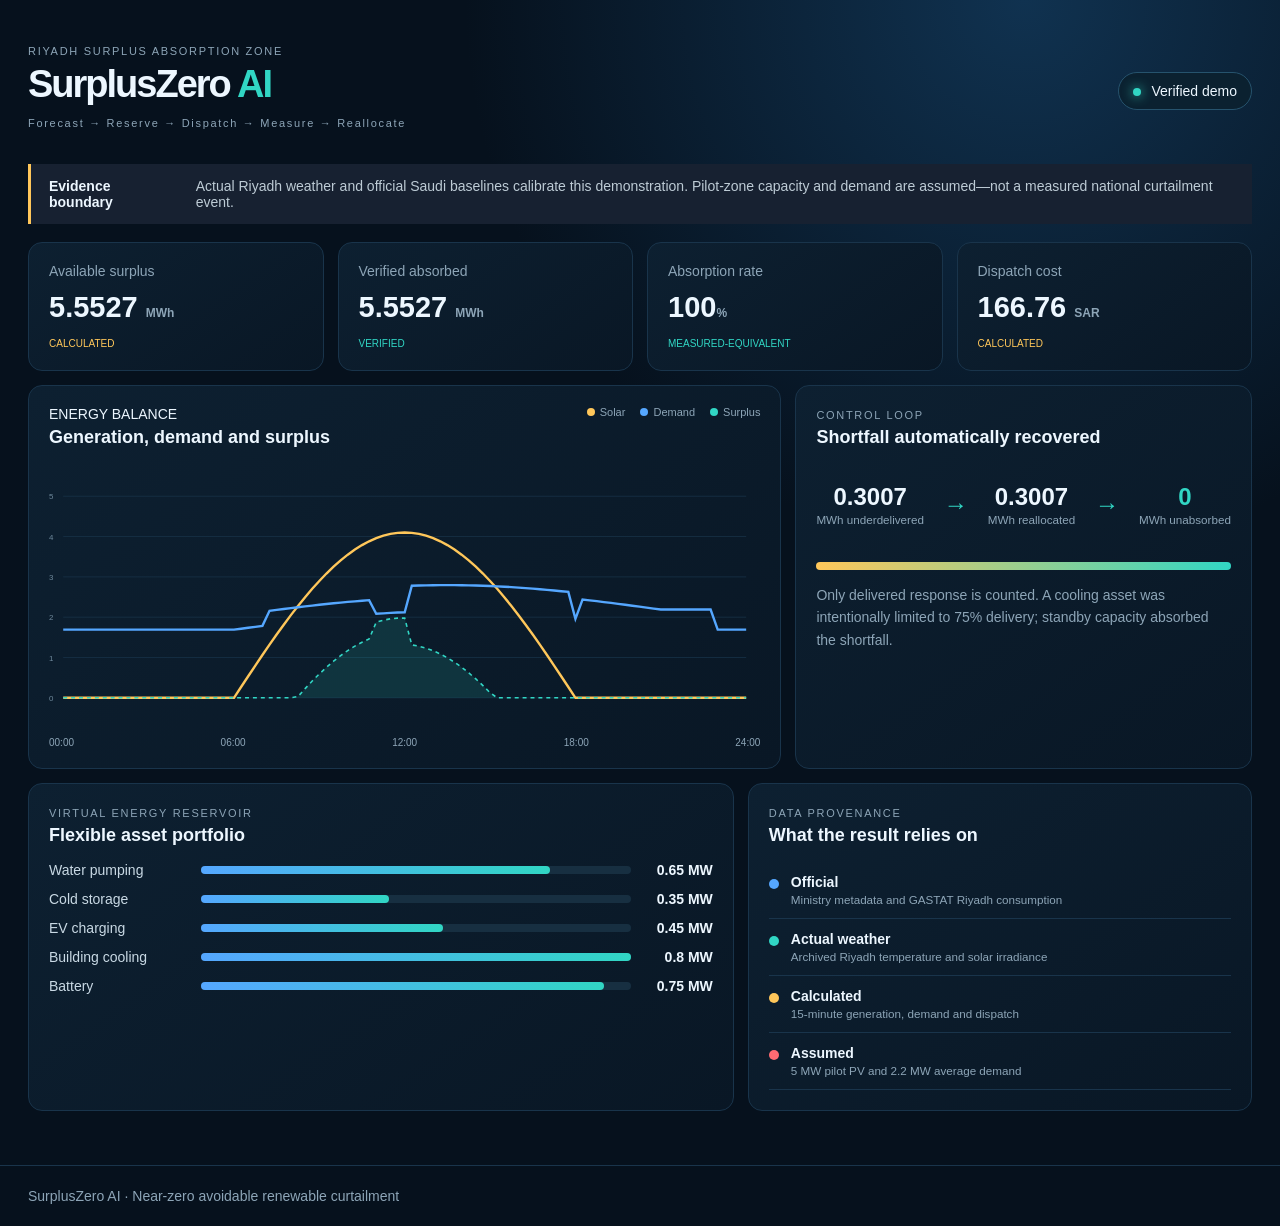
==== web/index.html @ 5e39be20 "feat: add SurplusZero operations dashboard" ====
<!doctype html><html lang="en"><head><meta charset="utf-8"><meta name="viewport" content="width=device-width,initial-scale=1"><title>SurplusZero AI</title><link rel="stylesheet" href="styles.css"></head>
<body><header><div><span class="eyebrow">RIYADH SURPLUS ABSORPTION ZONE</span><h1>SurplusZero <b>AI</b></h1><p>Forecast → Reserve → Dispatch → Measure → Reallocate</p></div><div class="status"><i></i> Verified demo</div></header>
<main><section class="notice"><strong>Evidence boundary</strong><span>Actual Riyadh weather and official Saudi baselines calibrate this demonstration. Pilot-zone capacity and demand are assumed—not a measured national curtailment event.</span></section>
<section class="cards"><article><label>Available surplus</label><strong>5.5527 <small>MWh</small></strong><em>Calculated</em></article><article><label>Verified absorbed</label><strong>5.5527 <small>MWh</small></strong><em class="measured">Verified</em></article><article><label>Absorption rate</label><strong>100<small>%</small></strong><em class="measured">Measured-equivalent</em></article><article><label>Dispatch cost</label><strong>166.76 <small>SAR</small></strong><em>Calculated</em></article></section>
<section class="grid"><article class="panel chart"><div class="title"><div><span>ENERGY BALANCE</span><h2>Generation, demand and surplus</h2></div><div class="legend"><i class="solar"></i>Solar <i class="demand"></i>Demand <i class="surplus"></i>Surplus</div></div><svg id="chart" viewBox="0 0 900 320" role="img" aria-label="Energy balance chart"></svg><div class="axis"><span>00:00</span><span>06:00</span><span>12:00</span><span>18:00</span><span>24:00</span></div></article>
<article class="panel flow"><span>CONTROL LOOP</span><h2>Shortfall automatically recovered</h2><div class="flowline"><div><b>0.3007</b><small>MWh underdelivered</small></div><span>→</span><div><b>0.3007</b><small>MWh reallocated</small></div><span>→</span><div class="success"><b>0</b><small>MWh unabsorbed</small></div></div><div class="bar"><i></i></div><p>Only delivered response is counted. A cooling asset was intentionally limited to 75% delivery; standby capacity absorbed the shortfall.</p></article></section>
<section class="grid lower"><article class="panel"><span>VIRTUAL ENERGY RESERVOIR</span><h2>Flexible asset portfolio</h2><div id="assets"></div></article><article class="panel"><span>DATA PROVENANCE</span><h2>What the result relies on</h2><ul class="sources"><li><i class="official"></i><div><b>Official</b><small>Ministry metadata and GASTAT Riyadh consumption</small></div></li><li><i class="actual"></i><div><b>Actual weather</b><small>Archived Riyadh temperature and solar irradiance</small></div></li><li><i class="calculated"></i><div><b>Calculated</b><small>15-minute generation, demand and dispatch</small></div></li><li><i class="assumed"></i><div><b>Assumed</b><small>5 MW pilot PV and 2.2 MW average demand</small></div></li></ul></article></section></main><footer>SurplusZero AI · Near-zero avoidable renewable curtailment</footer><script src="app.js"></script></body></html>
---- web/styles.css ----
:root{--bg:#06111d;--panel:#0b1b2a;--line:#19344b;--text:#edf7ff;--muted:#8da5b7;--cyan:#31d6c4;--blue:#55a7ff;--gold:#ffc75a;--red:#ff6b72}*{box-sizing:border-box}body{margin:0;background:radial-gradient(circle at 80% 0,#103250 0,transparent 35%),var(--bg);color:var(--text);font:14px Inter,Segoe UI,sans-serif}header,main,footer{max-width:1280px;margin:auto}header{display:flex;justify-content:space-between;align-items:center;padding:42px 28px 24px}h1{margin:5px 0;font-size:38px;letter-spacing:-2px}h1 b{color:var(--cyan)}header p,.eyebrow,.panel>span{color:var(--muted);letter-spacing:1.7px;font-size:11px}.status{padding:10px 14px;border:1px solid #26536d;border-radius:30px;background:#0b2130}.status i{display:inline-block;width:8px;height:8px;background:var(--cyan);border-radius:50%;margin-right:7px;box-shadow:0 0 12px var(--cyan)}main{padding:0 28px 40px}.notice{display:flex;gap:20px;padding:14px 18px;border-left:3px solid var(--gold);background:#172131;margin-bottom:18px}.notice span{color:#bdcbd5}.cards{display:grid;grid-template-columns:repeat(4,1fr);gap:14px;margin-bottom:14px}.cards article,.panel{background:linear-gradient(145deg,#0d2031,#091725);border:1px solid var(--line);border-radius:14px;padding:20px}.cards label{display:block;color:var(--muted);margin-bottom:12px}.cards strong{display:block;font-size:29px}.cards small{font-size:12px;color:var(--muted)}em{display:inline-block;margin-top:14px;color:var(--gold);font-size:10px;text-transform:uppercase;font-style:normal}.measured{color:var(--cyan)}.grid{display:grid;grid-template-columns:1.65fr 1fr;gap:14px;margin-bottom:14px}.lower{grid-template-columns:1.4fr 1fr}.title{display:flex;justify-content:space-between}.panel h2{margin:5px 0 16px;font-size:18px}.legend{font-size:11px;color:var(--muted)}.legend i{display:inline-block;width:8px;height:8px;border-radius:50%;margin:0 5px 0 12px}.solar{background:var(--gold)}.demand{background:var(--blue)}.surplus{background:var(--cyan)}#chart{width:100%;height:270px}.axis{display:flex;justify-content:space-between;color:var(--muted);font-size:10px}.flowline{display:flex;align-items:center;justify-content:space-between;margin:35px 0}.flowline div{text-align:center}.flowline b{display:block;font-size:24px}.flowline small{color:var(--muted)}.flowline span{color:var(--cyan);font-size:24px}.success b{color:var(--cyan)}.bar{height:8px;background:#172f41;border-radius:8px;overflow:hidden}.bar i{display:block;width:100%;height:100%;background:linear-gradient(90deg,var(--gold),var(--cyan))}.flow p{color:var(--muted);line-height:1.6}.asset{display:grid;grid-template-columns:140px 1fr 70px;align-items:center;gap:12px;margin:13px 0}.asset label{color:#c9d9e4}.track{height:8px;border-radius:8px;background:#172f41}.track i{height:100%;display:block;border-radius:8px;background:linear-gradient(90deg,var(--blue),var(--cyan))}.asset b{text-align:right}.sources{list-style:none;padding:0;margin:0}.sources li{display:flex;gap:12px;padding:12px 0;border-bottom:1px solid var(--line)}.sources i{width:10px;height:10px;border-radius:50%;margin-top:5px}.sources b,.sources small{display:block}.sources small{color:var(--muted);margin-top:3px}.official{background:var(--blue)}.actual{background:var(--cyan)}.calculated{background:var(--gold)}.assumed{background:var(--red)}footer{padding:22px 28px;color:var(--muted);border-top:1px solid var(--line)}@media(max-width:850px){.cards{grid-template-columns:1fr 1fr}.grid,.lower{grid-template-columns:1fr}.notice{display:block}.notice strong{display:block;margin-bottom:6px}}@media(max-width:520px){.cards{grid-template-columns:1fr}header{align-items:flex-start}.status{font-size:0}.status i{margin:0}}
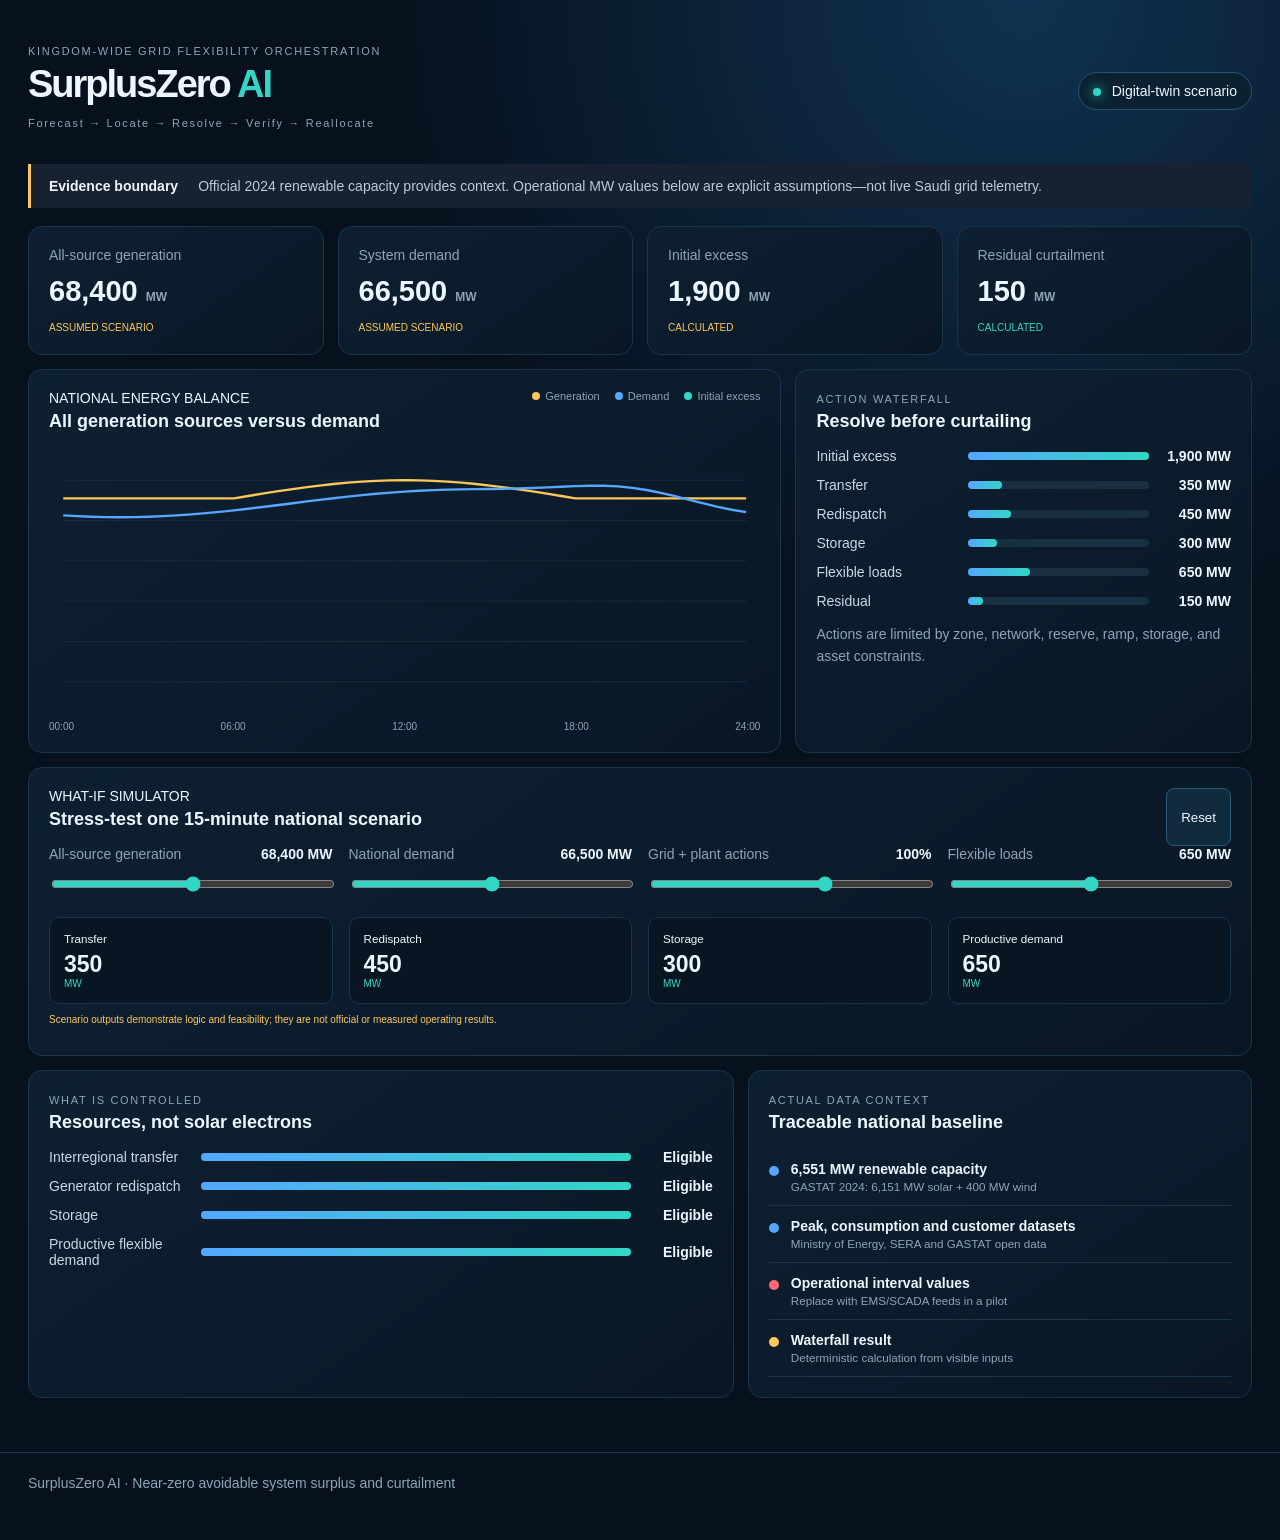
==== commit e8dde221: "Expand SurplusZero to national all-source grid balancing" ====
--- a/web/index.html
+++ b/web/index.html
@@ -1,7 +1 @@
-<!doctype html><html lang="en"><head><meta charset="utf-8"><meta name="viewport" content="width=device-width,initial-scale=1"><title>SurplusZero AI</title><link rel="stylesheet" href="styles.css"></head>
-<body><header><div><span class="eyebrow">RIYADH SURPLUS ABSORPTION ZONE</span><h1>SurplusZero <b>AI</b></h1><p>Forecast → Reserve → Dispatch → Measure → Reallocate</p></div><div class="status"><i></i> Verified demo</div></header>
-<main><section class="notice"><strong>Evidence boundary</strong><span>Actual Riyadh weather and official Saudi baselines calibrate this demonstration. Pilot-zone capacity and demand are assumed—not a measured national curtailment event.</span></section>
-<section class="cards"><article><label>Available surplus</label><strong>5.5527 <small>MWh</small></strong><em>Calculated</em></article><article><label>Verified absorbed</label><strong>5.5527 <small>MWh</small></strong><em class="measured">Verified</em></article><article><label>Absorption rate</label><strong>100<small>%</small></strong><em class="measured">Measured-equivalent</em></article><article><label>Dispatch cost</label><strong>166.76 <small>SAR</small></strong><em>Calculated</em></article></section>
-<section class="grid"><article class="panel chart"><div class="title"><div><span>ENERGY BALANCE</span><h2>Generation, demand and surplus</h2></div><div class="legend"><i class="solar"></i>Solar <i class="demand"></i>Demand <i class="surplus"></i>Surplus</div></div><svg id="chart" viewBox="0 0 900 320" role="img" aria-label="Energy balance chart"></svg><div class="axis"><span>00:00</span><span>06:00</span><span>12:00</span><span>18:00</span><span>24:00</span></div></article>
-<article class="panel flow"><span>CONTROL LOOP</span><h2>Shortfall automatically recovered</h2><div class="flowline"><div><b>0.3007</b><small>MWh underdelivered</small></div><span>→</span><div><b>0.3007</b><small>MWh reallocated</small></div><span>→</span><div class="success"><b>0</b><small>MWh unabsorbed</small></div></div><div class="bar"><i></i></div><p>Only delivered response is counted. A cooling asset was intentionally limited to 75% delivery; standby capacity absorbed the shortfall.</p></article></section>
-<section class="grid lower"><article class="panel"><span>VIRTUAL ENERGY RESERVOIR</span><h2>Flexible asset portfolio</h2><div id="assets"></div></article><article class="panel"><span>DATA PROVENANCE</span><h2>What the result relies on</h2><ul class="sources"><li><i class="official"></i><div><b>Official</b><small>Ministry metadata and GASTAT Riyadh consumption</small></div></li><li><i class="actual"></i><div><b>Actual weather</b><small>Archived Riyadh temperature and solar irradiance</small></div></li><li><i class="calculated"></i><div><b>Calculated</b><small>15-minute generation, demand and dispatch</small></div></li><li><i class="assumed"></i><div><b>Assumed</b><small>5 MW pilot PV and 2.2 MW average demand</small></div></li></ul></article></section></main><footer>SurplusZero AI · Near-zero avoidable renewable curtailment</footer><script src="app.js"></script></body></html>
+<!doctype html><html lang="en"><head><meta charset="utf-8"><meta http-equiv="refresh" content="0;url=../"><meta name="viewport" content="width=device-width,initial-scale=1"><title>SurplusZero AI</title></head><body><p><a href="../">Open the Kingdom grid simulator</a></p></body></html>
